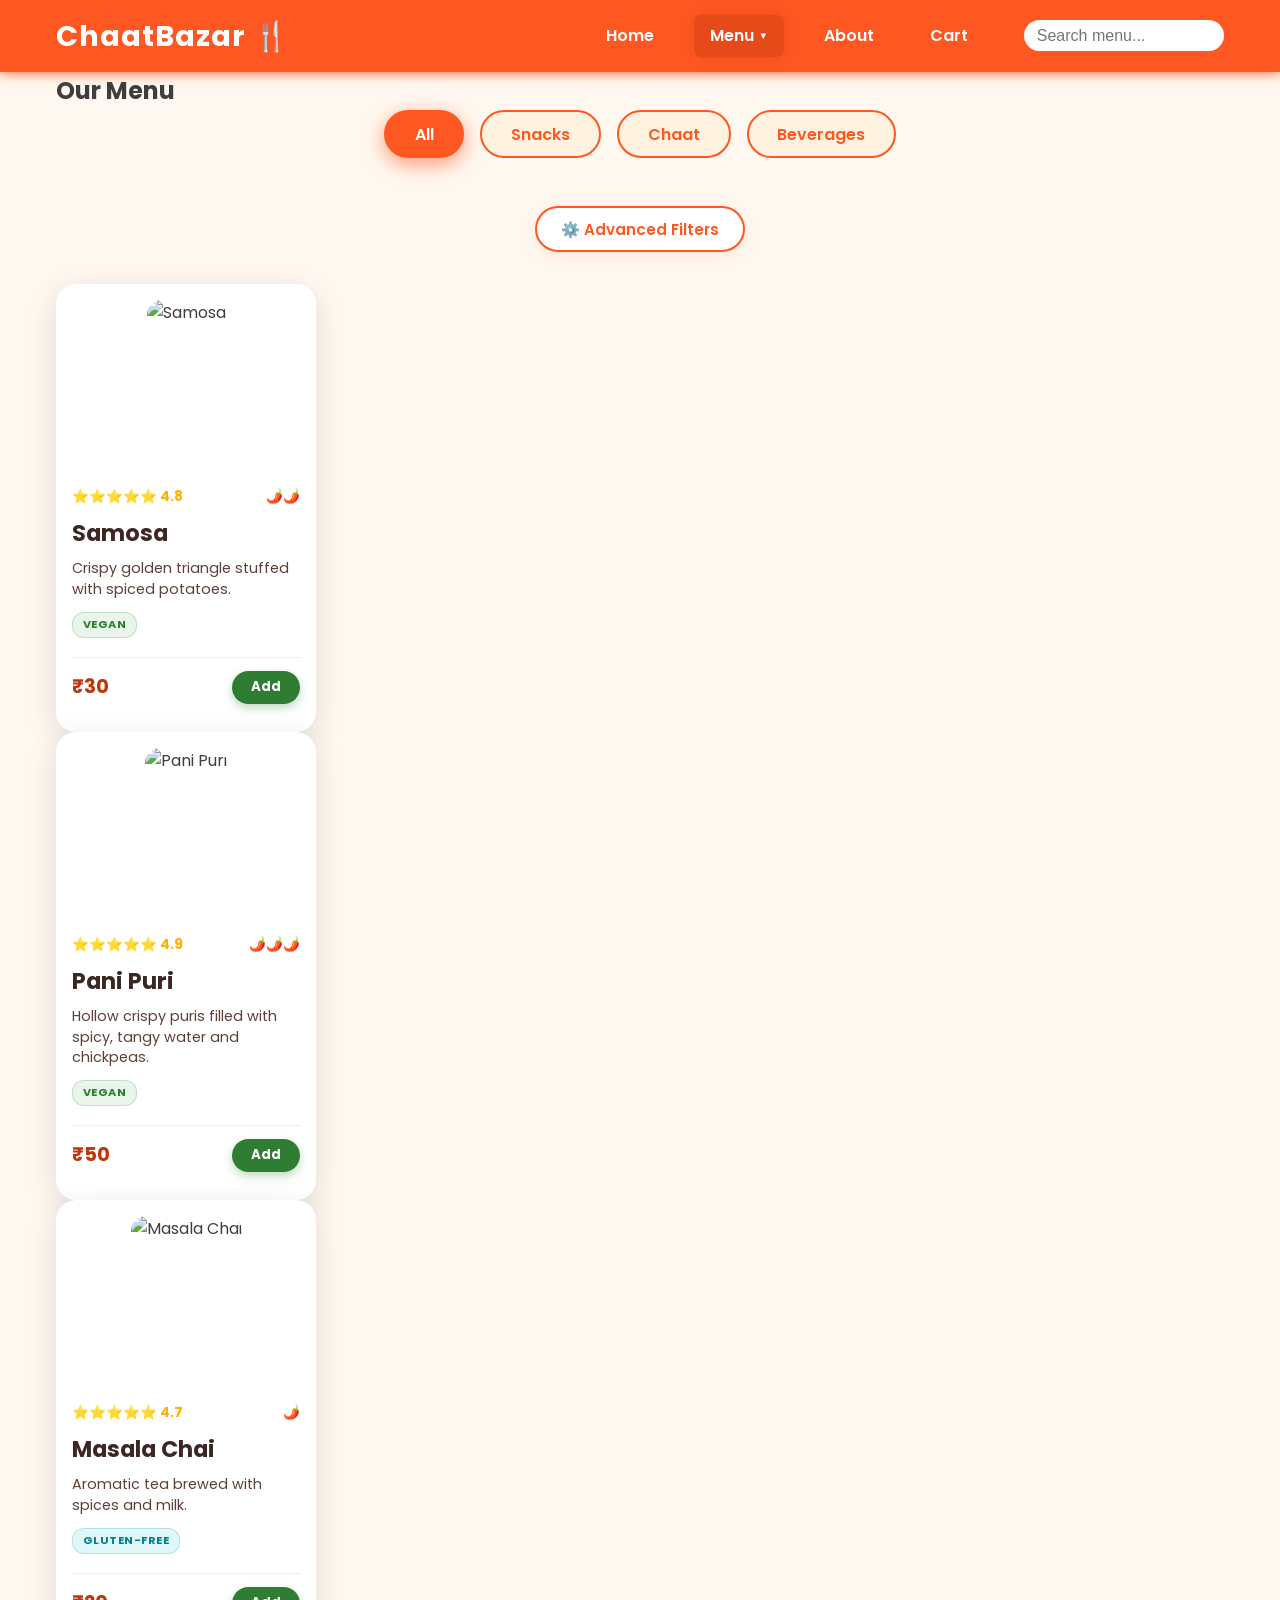
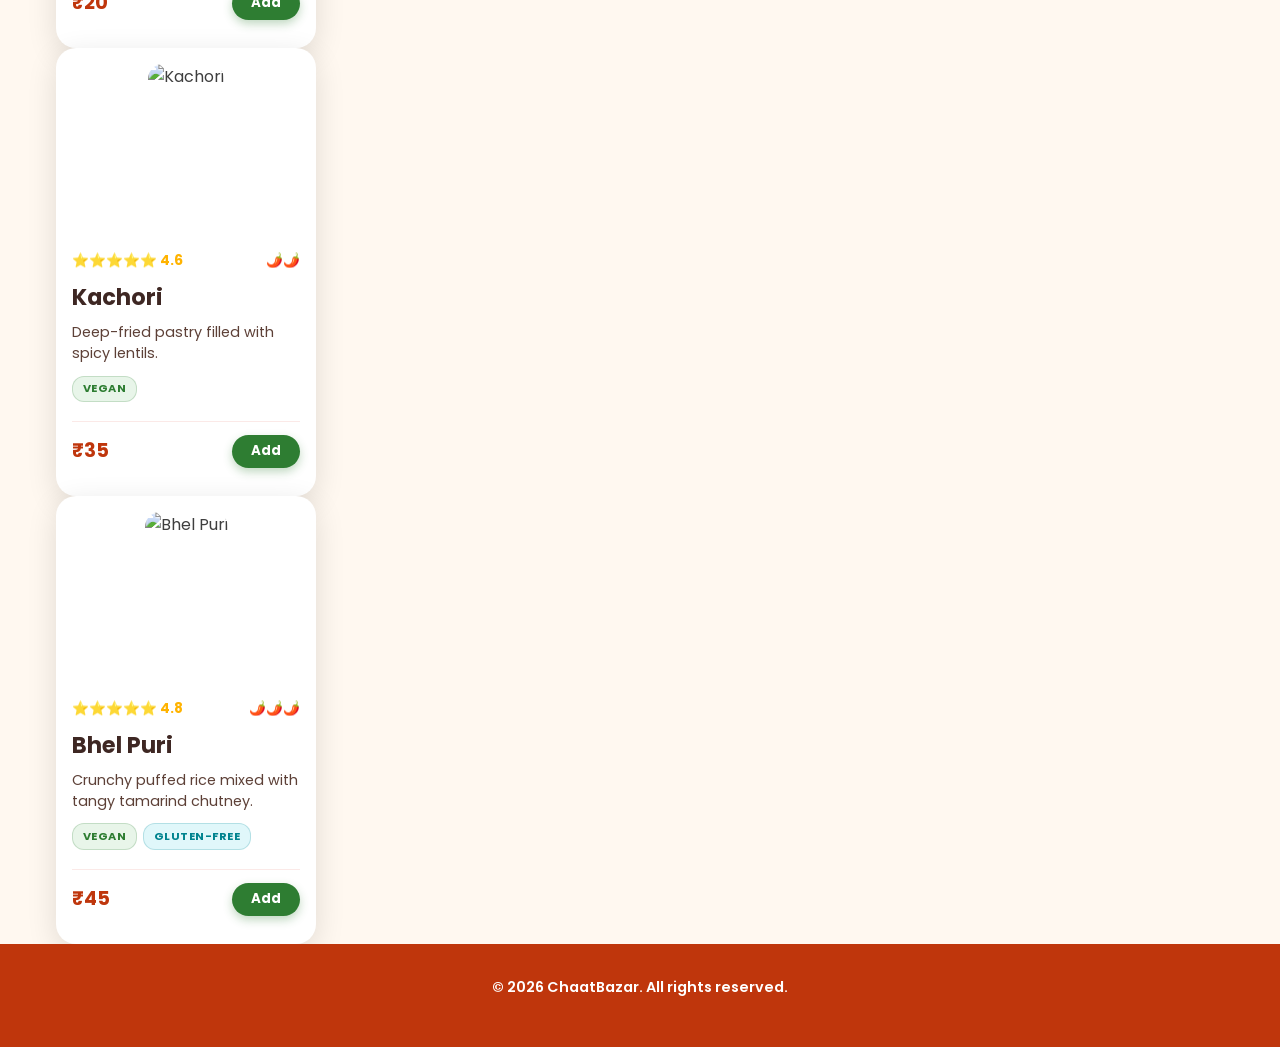
==== menu.html @ 8147d16a "feat: 🚀 Implement advanced search, fuzzy matching, and multi-faceted glassmorphic filters panel" ====
<!DOCTYPE html>
<html lang="en">
<head>
  <meta charset="UTF-8">
  <meta name="viewport" content="width=device-width, initial-scale=1.0">
  <title>Menu - ChaatBazar</title>
  
  <!-- Google Fonts -->
  <link href="https://fonts.googleapis.com/css2?family=Poppins:wght@400;600;700&display=swap" rel="stylesheet" />
  <link rel="stylesheet" href="css/style.css">
</head>
<body>

<header>
  <div class="header-inner container" role="banner">
    <a href="index.html" class="logo" aria-label="ChaatBazar Home">ChaatBazar 🍴</a>
    <nav role="navigation" aria-label="Primary Navigation">
      <a href="index.html" class="nav-link">Home</a>
      <div class="dropdown" tabindex="0" aria-haspopup="true" aria-expanded="false">
        <a href="menu.html" class="dropdown-toggle nav-link active">Menu</a>
        <div class="dropdown-menu" role="menu" aria-label="Menu Categories">
          <a href="menu.html" role="menuitem" tabindex="-1" onclick="filterCategory('All')">All</a>
          <a href="menu.html" role="menuitem" tabindex="-1" onclick="filterCategory('Snacks')">Snacks</a>
          <a href="menu.html" role="menuitem" tabindex="-1" onclick="filterCategory('Chaat')">Chaat</a>
          <a href="menu.html" role="menuitem" tabindex="-1" onclick="filterCategory('Beverages')">Beverages</a>
        </div>
      </div>
      <a href="index.html#about" class="nav-link">About</a>
      <a href="cart.html" class="nav-link">Cart</a>
      <div class="search-bar" role="search">
        <input type="search" placeholder="Search menu..." aria-label="Search menu" id="search-input" autocomplete="off" />
        <button aria-label="Search" id="search-btn"></button>
        <div class="search-suggestions" id="search-suggestions" style="display: none;"></div>
      </div>
    </nav>
  </div>
</header>

<section class="menu-page container">
  <h1>Our Menu</h1>
  <div class="filter-buttons" role="toolbar" aria-label="Filter menu categories">
    <button class="filter-btn active" data-filter="All" aria-pressed="true">All</button>
    <button class="filter-btn" data-filter="Snacks" aria-pressed="false">Snacks</button>
    <button class="filter-btn" data-filter="Chaat" aria-pressed="false">Chaat</button>
    <button class="filter-btn" data-filter="Beverages" aria-pressed="false">Beverages</button>
  </div>

  <div class="filter-toggle-container">
    <button class="btn-filter-toggle" id="filter-toggle-btn" aria-expanded="false" aria-controls="advanced-filters">
      <span>⚙️ Advanced Filters</span>
    </button>
  </div>

  <div class="advanced-filters" id="advanced-filters" style="display: none;">
    <div class="filter-grid">
      <!-- Price Range Slider -->
      <div class="filter-group">
        <label for="price-range-slider">Max Price: <span id="price-slider-val">₹100</span></label>
        <input type="range" id="price-range-slider" min="10" max="100" step="5" value="100" aria-valuemin="10" aria-valuemax="100" aria-valuenow="100" />
      </div>

      <!-- Spice Level Selector -->
      <div class="filter-group">
        <label for="spice-level-select">Spice Level</label>
        <select id="spice-level-select">
          <option value="All">All Spice Levels</option>
          <option value="Low">🌶️ Low</option>
          <option value="Medium">🌶️🌶️ Medium</option>
          <option value="High">🌶️🌶️🌶️ High</option>
        </select>
      </div>

      <!-- Rating Selector -->
      <div class="filter-group">
        <label for="rating-select">Minimum Rating</label>
        <select id="rating-select">
          <option value="All">All Ratings</option>
          <option value="4.6">⭐ 4.6+ Stars</option>
          <option value="4.8">⭐⭐ 4.8+ Stars</option>
          <option value="4.9">⭐⭐⭐ 4.9+ Stars</option>
        </select>
      </div>

      <!-- Dietary Preferences -->
      <div class="filter-group dietary-group">
        <label>Dietary Preferences</label>
        <div class="checkbox-container">
          <label class="custom-checkbox">
            <input type="checkbox" id="dietary-vegan" />
            <span class="checkbox-label">🌱 Vegan</span>
          </label>
          <label class="custom-checkbox">
            <input type="checkbox" id="dietary-gf" />
            <span class="checkbox-label">🌾 Gluten-Free</span>
          </label>
        </div>
      </div>
    </div>
    
    <!-- Reset Filters Button -->
    <div class="filter-actions">
      <button class="btn-reset-filters" id="reset-filters-btn">Reset All Filters</button>
    </div>
  </div>

  <div class="menu-container" id="menu-container" aria-live="polite" aria-relevant="additions removals">
    <!-- JS will dynamically load items -->
  </div>
</section>

<footer>
  <p>&copy; 2026 ChaatBazar. All rights reserved.</p>
</footer>

<script src="js/main.js"></script>
</body>
</html>
---- css/style.css ----
* {
      margin: 0; padding: 0; box-sizing: border-box;
    }
    html {
      scroll-behavior: smooth;
    }
    body {
      font-family: 'Poppins', sans-serif;
      background: #fff8f0;
      color: #3e3e3e;
      line-height: 1.6;
      font-size: 16px;
      overflow-x: hidden;
    }
    a {
      text-decoration: none;
      color: inherit;
    }
    img {
      max-width: 100%;
      display: block;
      border-radius: 12px;
    }
    button {
      cursor: pointer;
      font-family: inherit;
    }

    /* ===== Container ===== */
    .container {
      max-width: 1200px;
      margin: 0 auto;
      padding: 0 1rem;
    }

    /* ===== Header ===== */
    header {
      position: sticky;
      top: 0;
      z-index: 1000;
      background: #ff5722;
      box-shadow: 0 3px 10px rgb(255 87 34 / 0.7);
      user-select: none;
    }
    .header-inner {
      max-width: 1200px;
      margin: 0 auto;
      padding: 0.8rem 1rem;
      display: flex;
      align-items: center;
      justify-content: space-between;
    }
    .logo {
      font-weight: 700;
      font-size: 1.8rem;
      color: #fff;
      letter-spacing: 1px;
      user-select: none;
    }
    nav {
      display: flex;
      align-items: center;
      gap: 1.5rem;
      font-weight: 600;
    }
    nav a {
      color: white;
      padding: 0.5rem 1rem;
      border-radius: 8px;
      transition: background 0.3s ease;
    }
    nav a:hover,
    nav a.active {
      background: #e64a19;
      box-shadow: 0 0 8px rgb(230 74 25 / 0.8);
    }

    /* ===== Dropdown Nav ===== */
    .dropdown {
      position: relative;
    }
    .dropdown-toggle {
      display: flex;
      align-items: center;
      gap: 0.3rem;
      user-select: none;
    }
    .dropdown-toggle::after {
      content: "▼";
      font-size: 0.6rem;
      color: white;
    }
    .dropdown-menu {
      position: absolute;
      top: 2.8rem;
      left: 0;
      background: #ff5722;
      border-radius: 8px;
      min-width: 140px;
      box-shadow: 0 6px 20px rgb(0 0 0 / 0.3);
      opacity: 0;
      visibility: hidden;
      transform: translateY(10px);
      transition: all 0.3s ease;
      z-index: 10;
    }
    .dropdown-menu a {
      display: block;
      padding: 0.6rem 1rem;
      color: white;
      font-weight: 600;
      border-radius: 8px;
      transition: background 0.3s ease;
    }
    .dropdown-menu a:hover {
      background: #e64a19;
    }
    .dropdown:hover .dropdown-menu,
    .dropdown:focus-within .dropdown-menu {
      opacity: 1;
      visibility: visible;
      transform: translateY(0);
    }

    /* ===== Search Bar ===== */
    .search-bar {
      position: relative;
      margin-left: 1rem;
    }
    .search-bar input {
      padding: 0.4rem 1.8rem 0.4rem 0.8rem;
      border-radius: 20px;
      border: none;
      outline: none;
      font-size: 1rem;
      transition: box-shadow 0.3s ease;
      width: 200px;
    }
    .search-bar input:focus {
      box-shadow: 0 0 10px #ff5722;
    }
    .search-bar button {
      position: absolute;
      right: 6px;
      top: 50%;
      transform: translateY(-50%);
      border: none;
      background: transparent;
      color: #ff5722;
      font-size: 1.2rem;
      user-select: none;
    }

    /* ===== Hero Section ===== */
    .hero {
      background: linear-gradient(120deg, #ffab91, #ff5722);
      color: white;
      padding: 5rem 1rem 6rem;
      display: flex;
      justify-content: center;
      align-items: center;
      gap: 3rem;
      flex-wrap: wrap;
    }
    .hero-content {
      flex: 1 1 400px;
      max-width: 600px;
    }
    .hero-content h1 {
      font-size: 3.5rem;
      font-weight: 700;
      margin-bottom: 1rem;
      text-shadow: 0 2px 8px rgba(0,0,0,0.2);
      user-select: none;
    }
    .hero-content p {
      font-size: 1.3rem;
      margin-bottom: 2rem;
      font-weight: 600;
      user-select: text;
      line-height: 1.4;
    }
    .btn-primary {
      background: #fff;
      color: #ff5722;
      font-weight: 700;
      padding: 1rem 2.5rem;
      border-radius: 50px;
      box-shadow: 0 8px 25px rgb(255 87 34 / 0.6);
      border: none;
      transition: background 0.3s ease, color 0.3s ease;
      user-select: none;
    }
    .btn-primary:hover {
      background: #e64a19;
      color: white;
      box-shadow: 0 10px 30px rgb(230 74 25 / 0.8);
    }
    .hero-image {
      flex: 1 1 400px;
      max-width: 480px;
      border-radius: 25px;
      overflow: hidden;
    }
    .hero-image img {
      width: 100%;
      height: auto;
      display: block;
      user-select: none;
    }

    /* ===== Specials & Menu Section ===== */
    section.specials,
    section.menu {
      padding: 4rem 1rem 5rem;
      background: #fff3e0;
    }
    .section-title {
      text-align: center;
      font-size: 2.8rem;
      font-weight: 700;
      color: #bf360c;
      margin-bottom: 2.5rem;
      user-select: none;
    }
    .cards {
      display: flex;
      flex-wrap: wrap;
      gap: 2rem;
      justify-content: center;
    }
    .card {
      background: white;
      border-radius: 20px;
      box-shadow: 0 8px 30px rgb(0 0 0 / 0.12);
      width: 260px;
      display: flex;
      flex-direction: column;
      align-items: center;
      padding: 1rem 1rem 1.8rem;
      transition: transform 0.3s ease, box-shadow 0.3s ease;
      user-select: none;
      cursor: default;
    }
    .card:hover {
      transform: translateY(-8px);
      box-shadow: 0 15px 35px rgb(0 0 0 / 0.2);
    }
    .add-btn{
      background-color: green;
      padding: 3px 8px;
      border-radius: 15px;
      color: white;
      border: none;
    }
    .card img {
      border-radius: 15px;
      height: 170px;
      object-fit: cover;
      margin-bottom: 1rem;
      pointer-events: none;
      user-select: none;
    }
    .card h3 {
      font-size: 1.4rem;
      font-weight: 700;
      margin-bottom: 0.6rem;
      color: #3e2723;
      user-select: text;
    }
    .card p.price {
      font-weight: 600;
      color: #bf360c;
      margin-bottom: 1rem;
      user-select: text;
    }
    .card p.description {
      font-size: 0.9rem;
      color: #5d4037;
      margin-bottom: 1.3rem;
      text-align: center;
      user-select: text;
    }
    .btn-add {
      background: #ff5722;
      color: white;
      border-radius: 40px;
      padding: 0.5rem 1.8rem;
      border: none;
      font-weight: 700;
      font-size: 1rem;
      box-shadow: 0 6px 15px rgb(255 87 34 / 0.6);
      user-select: none;
      transition: background 0.3s ease;
    }
    .btn-add:hover {
      background: #e64a19;
      box-shadow: 0 8px 20px rgb(230 74 25 / 0.8);
    }

    /* ===== Menu Filters ===== */
    .filter-buttons {
      display: flex;
      justify-content: center;
      gap: 1rem;
      margin-bottom: 3rem;
      flex-wrap: wrap;
      user-select: none;
    }
    .filter-btn {
      background: #fff3e0;
      border: 2px solid #ff5722;
      color: #ff5722;
      padding: 0.6rem 1.8rem;
      border-radius: 50px;
      font-weight: 600;
      font-size: 1rem;
      transition: all 0.3s ease;
    }
    .filter-btn.active,
    .filter-btn:hover {
      background: #ff5722;
      color: white;
      box-shadow: 0 6px 20px rgb(255 87 34 / 0.6);
    }

    /* ===== Cart Sidebar ===== */
    #cart-sidebar {
      position: fixed;
      top: 0;
      right: -400px;
      width: 380px;
      height: 100vh;
      background: #fff3e0;
      box-shadow: -6px 0 25px rgb(0 0 0 / 0.25);
      transition: right 0.4s ease;
      display: flex;
      flex-direction: column;
      z-index: 1500;
      user-select: none;
    }
    #cart-sidebar.open {
      right: 0;
    }
    #cart-header {
      background: #ff5722;
      color: white;
      padding: 1.3rem 1.5rem;
      font-weight: 700;
      font-size: 1.4rem;
      display: flex;
      justify-content: space-between;
      align-items: center;
    }
    #cart-close {
      background: transparent;
      border: none;
      color: white;
      font-size: 1.6rem;
      font-weight: 900;
      cursor: pointer;
      user-select: none;
    }
    #cart-items {
      flex-grow: 1;
      overflow-y: auto;
      padding: 1rem 1.5rem;
    }
    .cart-item {
      display: flex;
      gap: 1rem;
      margin-bottom: 1.4rem;
      border-radius: 15px;
      background: white;
      box-shadow: 0 6px 18px rgb(0 0 0 / 0.1);
      padding: 1rem;
      align-items: center;
    }
    .cart-item img {
      width: 80px;
      height: 60px;
      border-radius: 12px;
      object-fit: cover;
      user-select: none;
    }
    .cart-item-info {
      flex: 1;
      user-select: text;
    }
    .cart-item-info h4 {
      font-weight: 700;
      color: #3e2723;
      margin-bottom: 0.3rem;
    }
    .cart-item-info p {
      color: #5d4037;
      font-size: 0.9rem;
      margin-bottom: 0.5rem;
    }
    .qty-controls {
      display: flex;
      gap: 0.4rem;
      align-items: center;
      font-weight: 700;
      user-select: none;
    }
    .qty-controls button {
      background: #ff5722;
      color: white;
      border: none;
      padding: 0.3rem 0.7rem;
      font-size: 1.1rem;
      border-radius: 5px;
      transition: background 0.3s ease;
      cursor: pointer;
    }
    .qty-controls button:hover {
      background: #e64a19;
    }
    .qty-controls span {
      min-width: 24px;
      text-align: center;
      font-size: 1rem;
      user-select: none;
    }
    .cart-item-remove {
      background: transparent;
      border: none;
      color: #bf360c;
      font-weight: 700;
      cursor: pointer;
      font-size: 0.95rem;
      user-select: none;
      transition: color 0.3s ease;
    }
    .cart-item-remove:hover {
      color: #e64a19;
    }
    #cart-footer {
      padding: 1rem 1.5rem;
      border-top: 2px solid #ff5722;
      font-weight: 700;
      font-size: 1.3rem;
      color: #bf360c;
      display: flex;
      justify-content: space-between;
      align-items: center;
    }
    #checkout-btn {
      background: #ff5722;
      border: none;
      padding: 0.7rem 2rem;
      border-radius: 50px;
      font-weight: 700;
      color: white;
      box-shadow: 0 8px 25px rgb(255 87 34 / 0.7);
      transition: background 0.3s ease;
      user-select: none;
    }
    #checkout-btn:hover:not(:disabled) {
      background: #e64a19;
      box-shadow: 0 10px 30px rgb(230 74 25 / 0.9);
    }
    #checkout-btn:disabled {
      background: #ffb399;
      cursor: not-allowed;
      box-shadow: none;
    }

    /* ===== About Section ===== */
    section.about {
      padding: 5rem 1rem 7rem;
      background: white;
      color: #3e3e3e;
      user-select: text;
    }
    .about .container {
      max-width: 900px;
      margin: 0 auto;
    }
    .about h2 {
      font-size: 2.8rem;
      font-weight: 700;
      color: #bf360c;
      margin-bottom: 2rem;
      text-align: center;
      user-select: none;
    }
    .about p {
      font-size: 1.1rem;
      line-height: 1.5;
      color: #5d4037;
      margin-bottom: 2rem;
    }
    .team {
      display: flex;
      gap: 2rem;
      justify-content: center;
      flex-wrap: wrap;
      margin-bottom: 3rem;
    }
    .team-member {
      flex: 1 1 220px;
      background: #fff3e0;
      border-radius: 20px;
      box-shadow: 0 8px 20px rgb(0 0 0 / 0.1);
      padding: 1.5rem 1.2rem;
      text-align: center;
      user-select: none;
      transition: box-shadow 0.3s ease;
    }
    .team-member:hover {
      box-shadow: 0 12px 28px rgb(0 0 0 / 0.15);
    }
    .team-member img {
      width: 140px;
      height: 140px;
      border-radius: 50%;
      margin-bottom: 1rem;
      object-fit: cover;
      user-select: none;
    }
    .team-member h4 {
      font-weight: 700;
      margin-bottom: 0.3rem;
      color: #3e2723;
    }
    .team-member p {
      font-size: 0.9rem;
      color: #5d4037;
      user-select: text;
    }

    /* ===== Contact Form ===== */
    form.contact-form {
      max-width: 500px;
      margin: 0 auto;
      background: #fff3e0;
      padding: 2rem 2.5rem;
      border-radius: 20px;
      box-shadow: 0 10px 28px rgb(0 0 0 / 0.12);
      user-select: text;
    }
    form.contact-form label {
      display: block;
      margin-bottom: 0.5rem;
      font-weight: 600;
      color: #bf360c;
      user-select: none;
    }
    form.contact-form input,
    form.contact-form textarea {
      width: 100%;
      padding: 0.7rem 1rem;
      border-radius: 12px;
      border: 2px solid #ffcc99;
      font-size: 1rem;
      margin-bottom: 1.3rem;
      font-family: inherit;
      resize: vertical;
      transition: border-color 0.3s ease;
      user-select: text;
    }
    form.contact-form input:focus,
    form.contact-form textarea:focus {
      border-color: #ff5722;
      outline: none;
    }
    form.contact-form textarea {
      min-height: 100px;
    }
    .error-msg {
      font-size: 0.85rem;
      color: #c0392b;
      margin-top: -1rem;
      margin-bottom: 0.8rem;
      min-height: 1rem;
      display: block;
      user-select: none;
    }
    .form-success-msg {
      margin-top: 0.8rem;
      margin-bottom: 1rem;
      padding: 0.8rem 1rem;
      background-color: #e8f5e9;
      color: #2e7d32;
      border-left: 4px solid #43a047;
      border-radius: 8px;
      font-size: 0.95rem;
      font-weight: 600;
      animation: fadeInDown 0.4s ease;
    }
    @keyframes fadeInDown {
      from { opacity: 0; transform: translateY(-8px); }
      to   { opacity: 1; transform: translateY(0); }
    }
    .btn-submit {
      background: #ff5722;
      color: white;
      font-weight: 700;
      padding: 0.9rem 2rem;
      border-radius: 50px;
      border: none;
      box-shadow: 0 8px 25px rgb(255 87 34 / 0.7);
      transition: background 0.3s ease;
      user-select: none;
      width: 100%;
    }
    .btn-submit:hover {
      background: #e64a19;
    }

    /* ===== Testimonials ===== */
    section.testimonials {
      padding: 5rem 1rem 7rem;
      background: #fff3e0;
      color: #3e2723;
      user-select: none;
    }
    .testimonial-cards {
      max-width: 900px;
      margin: 0 auto;
      display: flex;
      gap: 2rem;
      flex-wrap: wrap;
      justify-content: center;
    }
    .testimonial {
      background: white;
      padding: 1.8rem 2rem;
      border-radius: 20px;
      box-shadow: 0 10px 30px rgb(0 0 0 / 0.1);
      max-width: 320px;
      position: relative;
      font-style: italic;
      user-select: text;
    }
    .testimonial::before {
      content: "“";
      position: absolute;
      font-size: 4rem;
      top: -20px;
      left: 20px;
      color: #ff5722;
      font-weight: 900;
      user-select: none;
    }
    .testimonial p {
      margin-bottom: 1rem;
    }
    .testimonial .author {
      font-weight: 700;
      text-align: right;
      color: #bf360c;
      user-select: text;
    }

    /* ===== Newsletter Signup ===== */
    section.newsletter {
      background: #ff5722;
      color: white;
      padding: 3rem 1rem 5rem;
      text-align: center;
      user-select: none;
    }
    section.newsletter h2 {
      font-weight: 700;
      font-size: 2.5rem;
      margin-bottom: 1rem;
    }
    section.newsletter p {
      font-weight: 500;
      margin-bottom: 1.5rem;
    }
    .newsletter-form {
      max-width: 400px;
      margin: 0 auto;
      display: flex;
      gap: 0.6rem;
      justify-content: center;
      flex-wrap: wrap;
    }
    .newsletter-form input {
      padding: 0.8rem 1rem;
      border-radius: 40px;
      border: none;
      flex-grow: 1;
      font-size: 1rem;
      outline: none;
      font-family: inherit;
    }
    .newsletter-form button {
      padding: 0.8rem 1.8rem;
      background: #fff;
      border: none;
      border-radius: 40px;
      color: #ff5722;
      font-weight: 700;
      box-shadow: 0 6px 15px rgb(255 87 34 / 0.8);
      transition: background 0.3s ease;
      user-select: none;
      font-size: 1rem;
      cursor: pointer;
    }
    .newsletter-form button:hover {
      background: #fbe9e7;
    }

    /* ===== Footer ===== */
    footer {
      background: #bf360c;
      color: white;
      text-align: center;
      padding: 2rem 1rem;
      user-select: none;
    }
    footer p {
      font-weight: 600;
      margin-bottom: 1rem;
      font-size: 0.9rem;
    }
    .social-icons {
      display: flex;
      justify-content: center;
      gap: 1.5rem;
      margin-bottom: 0.8rem;
    }
    .social-icons a {
      color: white;
      font-size: 1.5rem;
      transition: color 0.3s ease;
    }
    .social-icons a:hover {
      color: #ffccbc;
    }

    /* ===== Responsive ===== */
    @media (max-width: 1024px) {
      .hero {
        flex-direction: column;
        padding: 4rem 1rem 5rem;
      }
      .hero-content,
      .hero-image {
        max-width: 100%;
      }
      nav {
        gap: 1rem;
      }
      #cart-sidebar {
        width: 100%;
        max-width: 400px;
      }
    }
    @media (max-width: 600px) {
      .cards {
        flex-direction: column;
        align-items: center;
      }
      .team {
        flex-direction: column;
        align-items: center;
      }
      .testimonial-cards {
        flex-direction: column;
        align-items: center;
      }
      .search-bar input {
        width: 130px;
      }
      .filter-buttons {
        gap: 0.8rem;
      }
    }

    /* ===== Mobile Navbar Fix ===== */
@media (max-width: 480px) {

  .header-inner {
    flex-direction: column;
    align-items: center;
    gap: 0.8rem;
    padding: 1rem;
  }

  .logo {
    font-size: 1.5rem;
    text-align: center;
  }

  nav {
    width: 100%;
    justify-content: center;
    flex-wrap: wrap;
    gap: 0.5rem;
  }

  nav a {
    padding: 0.4rem 0.7rem;
    font-size: 0.9rem;
  }

  .search-bar {
    margin-left: 0;
    width: 100%;
    display: flex;
    justify-content: center;
  }

  .search-bar input {
    width: 100%;
    max-width: 220px;
  }
}

/* ===== Skeleton UI ===== */

/* Base skeleton element */
.skeleton {
  background: linear-gradient(
    90deg,
    #f0e0d0 25%,
    #ffe0c8 50%,
    #f0e0d0 75%
  );
  background-size: 200% 100%;
  animation: shimmer 1.5s infinite;
  border-radius: 8px;
  display: block;
}

@keyframes shimmer {
  0%   { background-position: 200% 0; }
  100% { background-position: -200% 0; }
}

/* Skeleton Card — mirrors .card layout exactly */
.skeleton-card {
  background: white;
  border-radius: 20px;
  box-shadow: 0 8px 30px rgb(0 0 0 / 0.12);
  width: 260px;
  display: flex;
  flex-direction: column;
  align-items: center;
  padding: 1rem 1rem 1.8rem;
  gap: 0.8rem;
}

.skeleton-card .sk-image {
  width: 100%;
  height: 170px;
  border-radius: 15px;
}

.skeleton-card .sk-title {
  width: 70%;
  height: 20px;
  border-radius: 6px;
}

.skeleton-card .sk-desc-line {
  height: 13px;
  border-radius: 6px;
}

.skeleton-card .sk-desc-line:nth-child(1) { width: 90%; }
.skeleton-card .sk-desc-line:nth-child(2) { width: 75%; }

.skeleton-card .sk-price {
  width: 40%;
  height: 16px;
  border-radius: 6px;
  margin-top: 0.2rem;
}

.skeleton-card .sk-btn {
  width: 120px;
  height: 38px;
  border-radius: 40px;
  margin-top: 0.4rem;
}

/* Skeleton Cart Item — mirrors .cart-item layout */
.skeleton-cart-item {
  display: flex;
  gap: 1rem;
  margin-bottom: 1.4rem;
  border-radius: 15px;
  background: white;
  box-shadow: 0 6px 18px rgb(0 0 0 / 0.1);
  padding: 1rem;
  align-items: center;
}

.skeleton-cart-item .sk-thumb {
  width: 80px;
  height: 60px;
  border-radius: 12px;
  flex-shrink: 0;
}

.skeleton-cart-item .sk-lines {
  flex: 1;
  display: flex;
  flex-direction: column;
  gap: 0.5rem;
}

.skeleton-cart-item .sk-line-name {
  height: 14px;
  width: 60%;
  border-radius: 6px;
}

.skeleton-cart-item .sk-line-price {
  height: 12px;
  width: 35%;
  border-radius: 6px;
}

.skeleton-cart-item .sk-line-qty {
  height: 28px;
  width: 90px;
  border-radius: 6px;
}

/* ===== Autocomplete Search Suggestions ===== */
.search-suggestions {
  position: absolute;
  top: 100%;
  left: 0;
  width: 100%;
  max-width: 250px;
  background: rgba(255, 255, 255, 0.95);
  backdrop-filter: blur(10px);
  border-radius: 12px;
  box-shadow: 0 10px 30px rgba(0, 0, 0, 0.15);
  margin-top: 0.5rem;
  z-index: 1001;
  overflow: hidden;
  border: 1px solid rgba(255, 87, 34, 0.2);
  animation: slideDown 0.3s cubic-bezier(0.16, 1, 0.3, 1);
}

@keyframes slideDown {
  from { opacity: 0; transform: translateY(-10px); }
  to { opacity: 1; transform: translateY(0); }
}

.suggestion-item {
  padding: 0.8rem 1.2rem;
  cursor: pointer;
  display: flex;
  justify-content: space-between;
  align-items: center;
  border-bottom: 1px solid rgba(255, 87, 34, 0.1);
  transition: background 0.2s ease, padding-left 0.2s ease;
}

.suggestion-item:last-child {
  border-bottom: none;
}

.suggestion-item:hover {
  background: rgba(255, 87, 34, 0.1);
  padding-left: 1.5rem;
}

.suggestion-item.no-matches {
  color: #bf360c;
  font-weight: 500;
  text-align: center;
  justify-content: center;
  cursor: default;
  background: transparent !important;
  padding: 1rem;
}

.suggestion-name {
  font-weight: 600;
  color: #3e2723;
  font-size: 0.95rem;
}

.suggestion-category {
  font-size: 0.75rem;
  background: rgba(255, 87, 34, 0.2);
  color: #bf360c;
  padding: 0.2rem 0.5rem;
  border-radius: 20px;
  font-weight: 700;
}

/* ===== Advanced Filters UI ===== */
.filter-toggle-container {
  display: flex;
  justify-content: center;
  margin-top: 1rem;
  margin-bottom: 2rem;
}

.btn-filter-toggle {
  background: white;
  border: 2px solid #ff5722;
  color: #ff5722;
  padding: 0.6rem 1.5rem;
  border-radius: 50px;
  font-weight: 600;
  font-size: 0.95rem;
  display: flex;
  align-items: center;
  gap: 0.5rem;
  transition: all 0.3s cubic-bezier(0.16, 1, 0.3, 1);
  box-shadow: 0 4px 15px rgba(255, 87, 34, 0.1);
}

.btn-filter-toggle:hover {
  background: #fbe9e7;
  transform: translateY(-2px);
  box-shadow: 0 6px 20px rgba(255, 87, 34, 0.2);
}

.btn-filter-toggle.active {
  background: #ff5722;
  color: white;
  box-shadow: 0 6px 20px rgba(255, 87, 34, 0.4);
}

.advanced-filters {
  max-width: 800px;
  margin: 0 auto 3rem;
  background: rgba(255, 255, 255, 0.8);
  backdrop-filter: blur(15px);
  border: 1px solid rgba(255, 87, 34, 0.15);
  border-radius: 20px;
  padding: 2rem;
  box-shadow: 0 10px 30px rgba(0, 0, 0, 0.08);
  animation: fadeIn 0.4s ease;
}

@keyframes fadeIn {
  from { opacity: 0; transform: translateY(10px); }
  to { opacity: 1; transform: translateY(0); }
}

.filter-grid {
  display: grid;
  grid-template-columns: repeat(auto-fit, minmax(200px, 1fr));
  gap: 2rem;
}

.filter-group {
  display: flex;
  flex-direction: column;
  gap: 0.6rem;
}

.filter-group label {
  font-weight: 700;
  color: #bf360c;
  font-size: 0.95rem;
}

/* Slider Custom Styles */
.filter-group input[type="range"] {
  -webkit-appearance: none;
  width: 100%;
  height: 6px;
  border-radius: 3px;
  background: #ffe0b2;
  outline: none;
}

.filter-group input[type="range"]::-webkit-slider-thumb {
  -webkit-appearance: none;
  appearance: none;
  width: 18px;
  height: 18px;
  border-radius: 50%;
  background: #ff5722;
  cursor: pointer;
  transition: transform 0.1s ease;
  box-shadow: 0 0 8px rgba(255, 87, 34, 0.4);
}

.filter-group input[type="range"]::-webkit-slider-thumb:hover {
  transform: scale(1.2);
}

#price-slider-val {
  font-weight: 700;
  color: #ff5722;
}

/* Selectors custom styles */
.filter-group select {
  padding: 0.6rem 0.8rem;
  border-radius: 10px;
  border: 2px solid #ffcc99;
  background: white;
  font-size: 0.95rem;
  color: #5d4037;
  outline: none;
  cursor: pointer;
  font-family: inherit;
  transition: border-color 0.3s ease;
}

.filter-group select:focus {
  border-color: #ff5722;
}

/* Dietary custom checkboxes */
.checkbox-container {
  display: flex;
  flex-direction: column;
  gap: 0.6rem;
  margin-top: 0.2rem;
}

.custom-checkbox {
  display: flex;
  align-items: center;
  gap: 0.6rem;
  cursor: pointer;
  user-select: none;
}

.custom-checkbox input[type="checkbox"] {
  width: 18px;
  height: 18px;
  accent-color: #ff5722;
  cursor: pointer;
}

.checkbox-label {
  font-size: 0.95rem;
  font-weight: 600;
  color: #5d4037 !important;
}

.filter-actions {
  display: flex;
  justify-content: flex-end;
  margin-top: 2rem;
  padding-top: 1.5rem;
  border-top: 1px solid rgba(255, 87, 34, 0.1);
}

.btn-reset-filters {
  background: transparent;
  border: 2px solid #bf360c;
  color: #bf360c;
  padding: 0.5rem 1.5rem;
  border-radius: 50px;
  font-weight: 600;
  font-size: 0.9rem;
  transition: all 0.3s ease;
}

.btn-reset-filters:hover {
  background: #bf360c;
  color: white;
  box-shadow: 0 4px 15px rgba(191, 54, 12, 0.3);
}

/* ===== Highlights & Food Metadata Styles ===== */
mark.highlight {
  background: linear-gradient(120deg, #ffe082 0%, #ffd54f 100%);
  color: #3e2723;
  padding: 0.1rem 0.3rem;
  border-radius: 4px;
  font-weight: inherit;
  box-shadow: 0 2px 8px rgba(255, 213, 79, 0.4);
}

.card-meta {
  display: flex;
  justify-content: space-between;
  width: 100%;
  margin-bottom: 0.5rem;
  font-size: 0.85rem;
  font-weight: 700;
}

.card-meta .rating {
  color: #ffb300;
}

.card-meta .spice {
  color: #bf360c;
}

.card-tags {
  display: flex;
  gap: 0.4rem;
  flex-wrap: wrap;
  margin-top: 0.8rem;
}

.tag {
  font-size: 0.7rem;
  padding: 0.2rem 0.6rem;
  border-radius: 12px;
  font-weight: 700;
  text-transform: uppercase;
  letter-spacing: 0.5px;
}

.tag-vegan {
  background: #e8f5e9;
  color: #2e7d32;
  border: 1px solid rgba(46, 125, 50, 0.2);
}

.tag-gluten-free {
  background: #e0f7fa;
  color: #00838f;
  border: 1px solid rgba(0, 131, 143, 0.2);
}

/* Fix description layout on food card */
.card-content {
  width: 100%;
  display: flex;
  flex-direction: column;
  flex-grow: 1;
}

.card-content h3 {
  margin-bottom: 0.4rem;
}

.card-content p {
  font-size: 0.9rem;
  color: #5d4037;
  line-height: 1.4;
  margin-bottom: auto;
}

.card-footer {
  width: 100%;
  display: flex;
  justify-content: space-between;
  align-items: center;
  margin-top: 1.2rem;
  padding-top: 0.8rem;
  border-top: 1px solid #fbe9e7;
}

.card-footer .price {
  font-size: 1.2rem;
  font-weight: 700;
  color: #bf360c;
}

.card-footer .add-btn {
  background: #2e7d32;
  color: white;
  padding: 0.4rem 1.2rem;
  border-radius: 50px;
  border: none;
  font-weight: 700;
  box-shadow: 0 4px 10px rgba(46, 125, 50, 0.3);
  transition: all 0.3s ease;
}

.card-footer .add-btn:hover {
  background: #1b5e20;
  box-shadow: 0 6px 15px rgba(27, 94, 32, 0.5);
  transform: translateY(-1px);
}
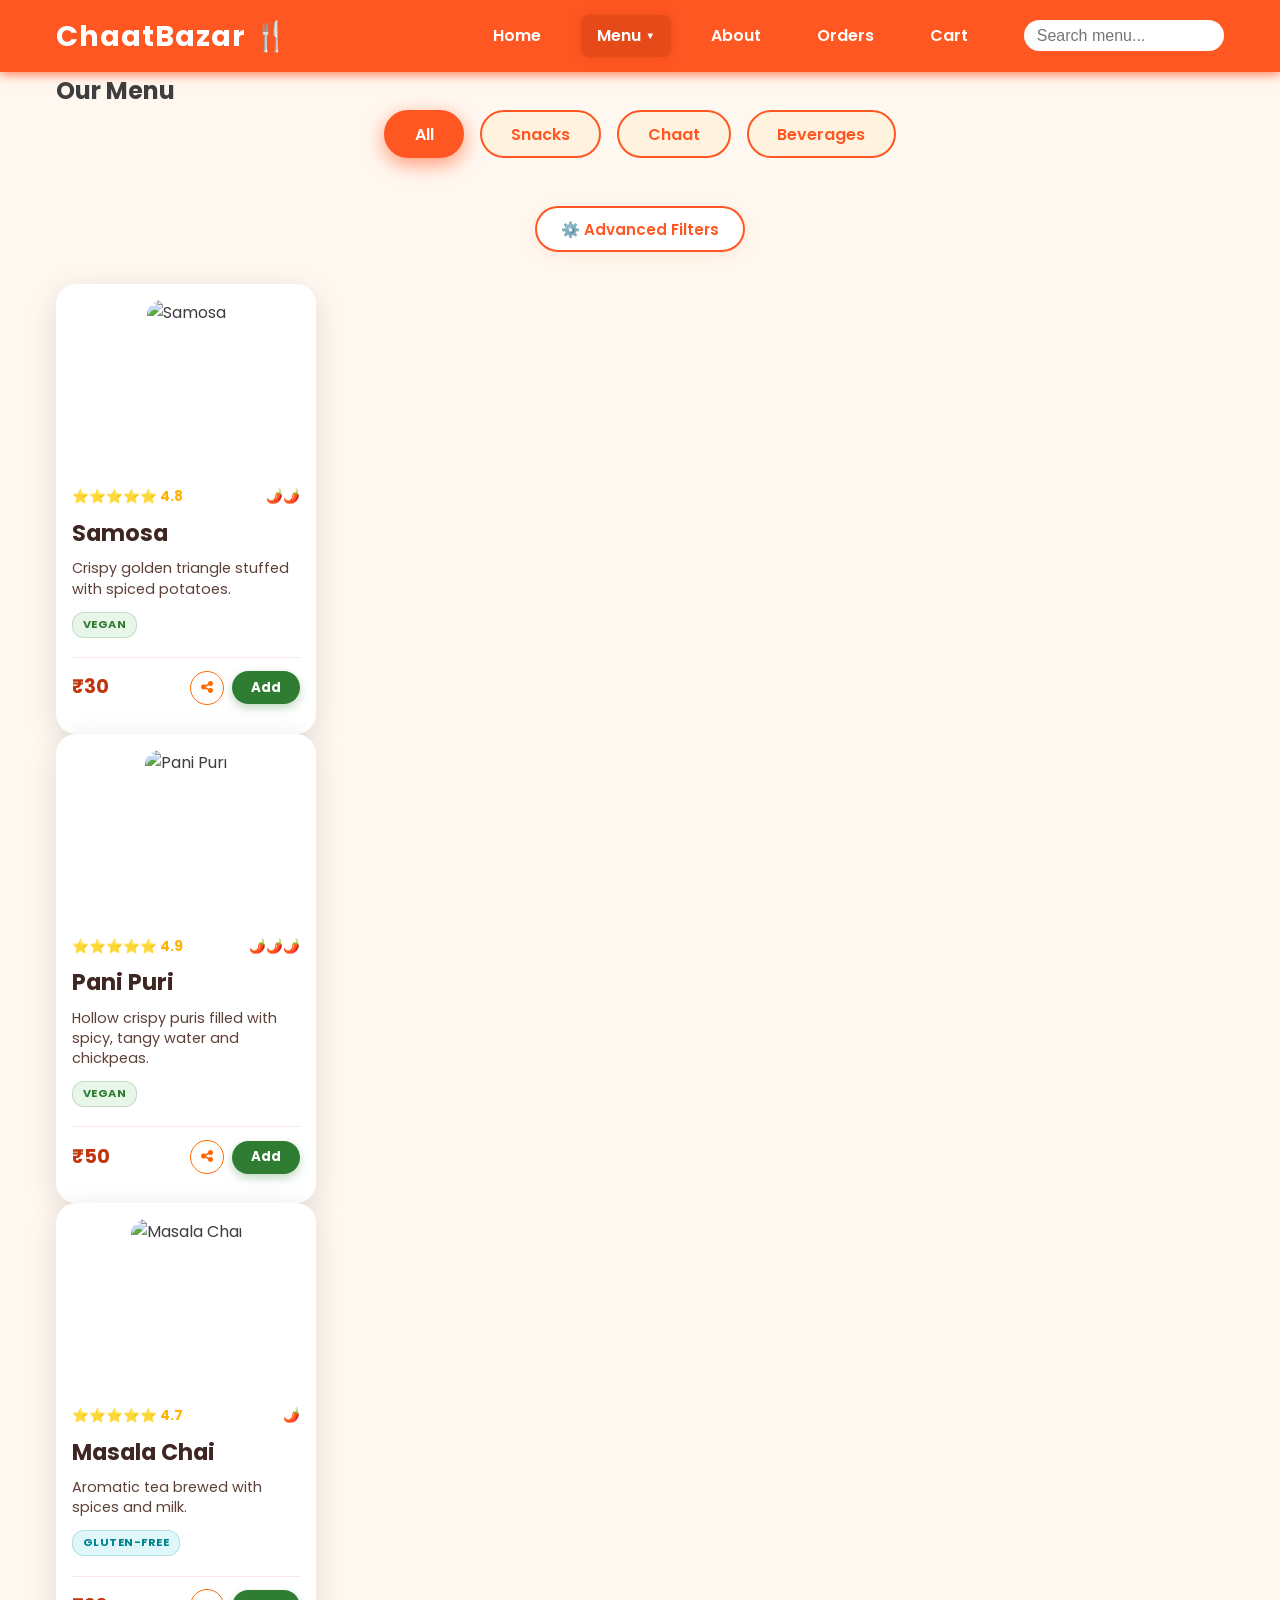
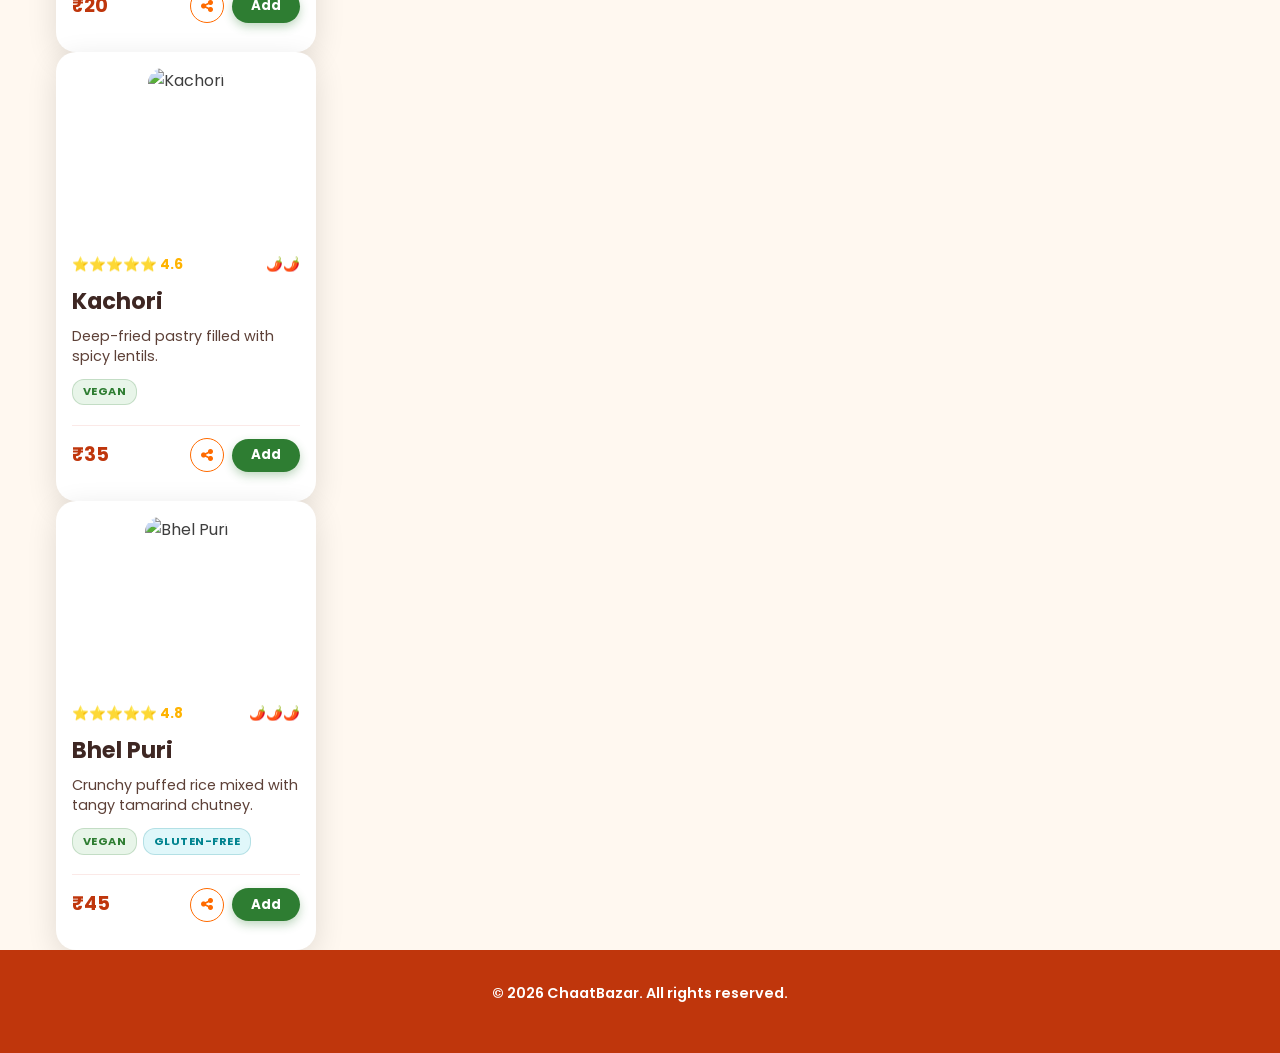
==== commit 7cda7997: "Merge pull request #116 from aanya1407jain/my-feature-branch ✨ [Feature Add] Add Share dish via Web " ====
--- a/menu.html
+++ b/menu.html
@@ -6,6 +6,7 @@
   <title>Menu - ChaatBazar</title>
   
   <!-- Google Fonts -->
+  <link rel="stylesheet" href="https://cdnjs.cloudflare.com/ajax/libs/font-awesome/6.5.0/css/all.min.css" />
   <link href="https://fonts.googleapis.com/css2?family=Poppins:wght@400;600;700&display=swap" rel="stylesheet" />
   <link rel="stylesheet" href="css/style.css">
 </head>
@@ -26,6 +27,7 @@
         </div>
       </div>
       <a href="index.html#about" class="nav-link">About</a>
+      <a href="orders.html" class="nav-link">Orders</a>
       <a href="cart.html" class="nav-link">Cart</a>
       <div class="search-bar" role="search">
         <input type="search" placeholder="Search menu..." aria-label="Search menu" id="search-input" autocomplete="off" />
--- a/css/style.css
+++ b/css/style.css
@@ -1271,4 +1271,304 @@
   background: #1b5e20;
   box-shadow: 0 6px 15px rgba(27, 94, 32, 0.5);
   transform: translateY(-1px);
+}
+
+.card-footer-actions {
+  display: flex;
+  align-items: center;
+  gap: 0.5rem;
+}
+
+.share-btn {
+  background: transparent;
+  border: 1.5px solid #ff6b00;
+  color: #ff6b00;
+  border-radius: 50%;
+  width: 34px;
+  height: 34px;
+  padding: 0;
+  font-size: 0.85rem;
+  cursor: pointer;
+  transition: all 0.3s ease;
+  display: flex;
+  align-items: center;
+  justify-content: center;
+}
+
+.share-btn:hover {
+  background: #ff6b00;
+  color: #fff;
+  box-shadow: 0 4px 10px rgba(255, 107, 0, 0.35);
+  transform: translateY(-1px);
+}
+
+.share-btn:focus-visible {
+  outline: 2px solid #ff6b00;
+  outline-offset: 2px;
+}
+/* ===== Orders Dashboard Layout ===== */
+.orders-page {
+  padding-top: 4rem;
+  padding-bottom: 5rem;
+}
+
+.orders-page h1 {
+  font-size: 2.2rem;
+  color: #bf360c;
+  margin-bottom: 2.5rem;
+  text-align: center;
+  font-weight: 700;
+}
+
+.orders-container {
+  display: flex;
+  flex-direction: column;
+  gap: 2.5rem;
+  max-width: 800px;
+  margin: 0 auto;
+}
+
+/* Empty Orders Page */
+.empty-orders {
+  text-align: center;
+  background: rgba(255, 255, 255, 0.85);
+  backdrop-filter: blur(15px);
+  border: 1px solid rgba(255, 87, 34, 0.15);
+  border-radius: 20px;
+  padding: 4rem 2rem;
+  box-shadow: 0 10px 30px rgba(0, 0, 0, 0.08);
+}
+
+.empty-orders h2 {
+  font-size: 1.6rem;
+  color: #3e2723;
+  margin-bottom: 0.8rem;
+}
+
+.empty-orders p {
+  color: #5d4037;
+  font-size: 1.05rem;
+  margin-bottom: 1.5rem;
+}
+
+/* Order Progress Card */
+.order-card {
+  background: rgba(255, 255, 255, 0.9);
+  backdrop-filter: blur(10px);
+  border: 1px solid rgba(255, 87, 34, 0.15);
+  border-radius: 20px;
+  padding: 2rem;
+  box-shadow: 0 8px 25px rgba(0, 0, 0, 0.06);
+  transition: transform 0.3s ease, box-shadow 0.3s ease;
+}
+
+.order-card:hover {
+  transform: translateY(-2px);
+  box-shadow: 0 12px 35px rgba(255, 87, 34, 0.1);
+}
+
+.order-card-header {
+  display: flex;
+  justify-content: space-between;
+  align-items: center;
+  border-bottom: 1px solid #fbe9e7;
+  padding-bottom: 1.2rem;
+  margin-bottom: 1.5rem;
+  flex-wrap: wrap;
+  gap: 1rem;
+}
+
+.order-meta-info {
+  display: flex;
+  flex-direction: column;
+  gap: 0.3rem;
+}
+
+.order-id {
+  font-size: 1.1rem;
+  color: #3e2723;
+}
+
+.order-date {
+  font-size: 0.85rem;
+  color: #8d6e63;
+}
+
+/* Status Badges */
+.status-badge {
+  font-size: 0.85rem;
+  font-weight: 700;
+  padding: 0.4rem 1rem;
+  border-radius: 20px;
+  text-transform: uppercase;
+  letter-spacing: 0.5px;
+  display: inline-block;
+}
+
+.status-badge.status-pending {
+  background: #fff8e1;
+  color: #ffb300;
+  border: 1px solid rgba(255, 179, 0, 0.3);
+}
+
+.status-badge.status-preparing {
+  background: #fbe9e7;
+  color: #ff5722;
+  border: 1px solid rgba(255, 87, 34, 0.3);
+}
+
+.status-badge.status-on-the-way {
+  background: #e1f5fe;
+  color: #0288d1;
+  border: 1px solid rgba(2, 136, 209, 0.3);
+}
+
+.status-badge.status-delivered {
+  background: #e8f5e9;
+  color: #2e7d32;
+  border: 1px solid rgba(46, 125, 50, 0.3);
+}
+
+/* Graphical Progress Stepper Track */
+.order-timeline {
+  display: flex;
+  align-items: center;
+  justify-content: space-between;
+  margin: 2rem 0 2.5rem;
+  padding: 0 1rem;
+}
+
+.timeline-step {
+  display: flex;
+  flex-direction: column;
+  align-items: center;
+  position: relative;
+  z-index: 2;
+  gap: 0.5rem;
+}
+
+.step-circle {
+  width: 32px;
+  height: 32px;
+  border-radius: 50%;
+  background: #e0e0e0;
+  color: #757575;
+  display: flex;
+  align-items: center;
+  justify-content: center;
+  font-weight: 700;
+  font-size: 0.9rem;
+  transition: all 0.4s ease;
+  border: 2px solid transparent;
+}
+
+.step-label {
+  font-size: 0.8rem;
+  font-weight: 600;
+  color: #9e9e9e;
+  transition: all 0.4s ease;
+}
+
+/* Timeline Connectors */
+.timeline-line {
+  flex: 1;
+  height: 4px;
+  background: #e0e0e0;
+  margin-top: -1.2rem;
+  z-index: 1;
+  transition: all 0.4s ease;
+}
+
+/* Highlighted Progress Active Steps states */
+.timeline-step.active .step-circle {
+  background: #ffe0b2;
+  color: #ff5722;
+  border-color: #ff5722;
+}
+
+.timeline-step.active .step-label {
+  color: #ff5722;
+}
+
+.timeline-step.current .step-circle {
+  background: #ff5722;
+  color: white;
+  box-shadow: 0 0 12px rgba(255, 87, 34, 0.5);
+  transform: scale(1.15);
+}
+
+.timeline-step.current .step-label {
+  font-weight: 700;
+  color: #bf360c;
+}
+
+.timeline-line.active {
+  background: #ffaa66;
+}
+
+/* Order Item Row Summary Layout */
+.order-items-list {
+  display: flex;
+  flex-direction: column;
+  gap: 0.6rem;
+  background: #fafafa;
+  border-radius: 12px;
+  padding: 1.2rem;
+  margin-bottom: 1.5rem;
+  border: 1px solid #fbe9e7;
+}
+
+.order-item-row {
+  display: flex;
+  justify-content: space-between;
+  font-size: 0.95rem;
+  color: #5d4037;
+}
+
+.order-item-row span:first-child {
+  font-weight: 600;
+}
+
+.order-item-row span:last-child {
+  font-weight: 700;
+}
+
+/* Order Card Footer */
+.order-card-footer {
+  display: flex;
+  justify-content: space-between;
+  align-items: center;
+  flex-wrap: wrap;
+  gap: 1rem;
+}
+
+.order-total-price {
+  font-size: 1.05rem;
+  color: #5d4037;
+}
+
+.order-total-price strong {
+  font-size: 1.3rem;
+  color: #bf360c;
+  margin-left: 0.4rem;
+}
+
+/* Reorder Button styling */
+.btn-reorder {
+  background: #ff5722;
+  color: white;
+  border: none;
+  padding: 0.6rem 1.6rem;
+  border-radius: 50px;
+  font-weight: 700;
+  font-size: 0.95rem;
+  box-shadow: 0 4px 15px rgba(255, 87, 34, 0.3);
+  transition: all 0.3s ease;
+  cursor: pointer;
+}
+
+.btn-reorder:hover {
+  background: #bf360c;
+  box-shadow: 0 6px 20px rgba(191, 54, 12, 0.4);
+  transform: translateY(-1px);
 }
